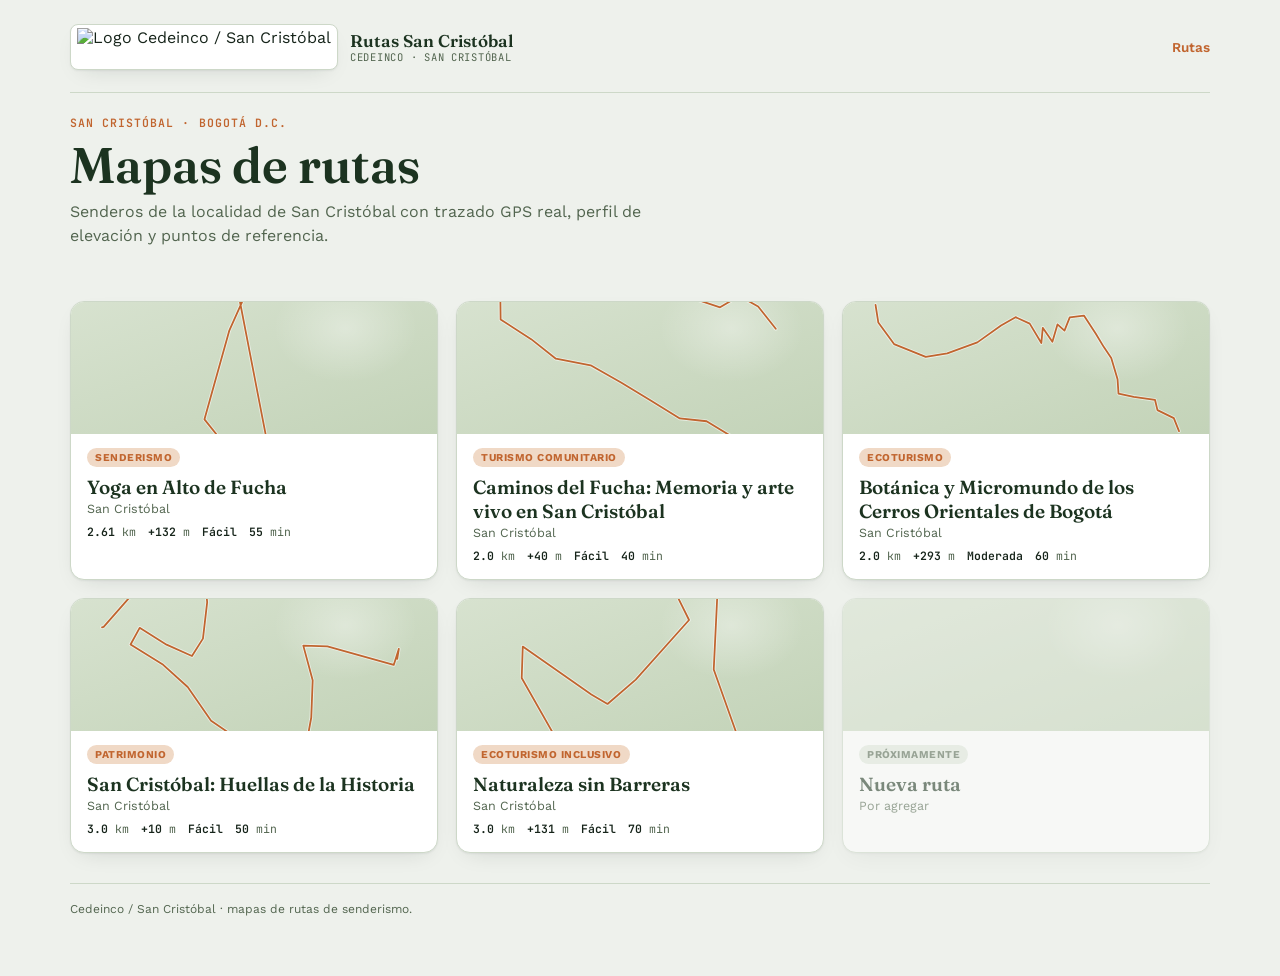
==== index.html @ 85395954 "Add files via upload" ====
<!doctype html>
<html lang="es">
<head>
<meta charset="UTF-8">
<meta name="viewport" content="width=device-width, initial-scale=1.0">
<title>Rutas San Cristóbal</title>
<meta name="description" content="Catálogo de mapas interactivos de senderismo de la zona de San Cristóbal, Bogotá, con trazado GPS, perfil de elevación y puntos de referencia.">
<meta name="color-scheme" content="light dark">
<link rel="stylesheet" href="style.css">
<style>
  .hero {
    display: flex;
    flex-direction: column;
    align-items: flex-start;
    gap: 4px;
    margin-bottom: 30px;
  }

  .route-grid {
    display: grid;
    grid-template-columns: repeat(auto-fill, minmax(280px, 1fr));
    gap: 18px;
  }
  .route-card {
    display: flex;
    flex-direction: column;
    text-decoration: none;
    color: inherit;
    transition: transform .15s ease, box-shadow .15s ease;
  }
  .route-card:hover { transform: translateY(-2px); }
  .route-thumb {
    height: 132px;
    background:
      radial-gradient(120px 90px at 75% 20%, rgba(255,255,255,0.35), transparent 60%),
      linear-gradient(160deg, var(--map-bg-1), var(--map-bg-2));
    position: relative;
    overflow: hidden;
  }
  .route-thumb svg { position: absolute; inset: 0; width: 100%; height: 100%; }
  .route-thumb-trail { fill: none; stroke: var(--accent); stroke-width: 3; stroke-linecap: round; stroke-linejoin: round; }
  .route-thumb-trail-halo { fill: none; stroke: var(--surface); stroke-width: 6; stroke-linecap: round; stroke-linejoin: round; opacity: .55; }
  .route-body { padding: 14px 16px 16px; display: flex; flex-direction: column; gap: 8px; flex: 1; }
  .route-name {
    font-family: 'Fraunces', Georgia, serif;
    font-size: 19px;
    font-weight: 600;
    color: var(--green-deep, var(--green));
  }
  .route-loc { font-size: 12.5px; color: var(--text-muted); margin-top: -6px; }
  .route-stats {
    display: flex;
    gap: 12px;
    font-family: 'JetBrains Mono', ui-monospace, monospace;
    font-size: 11.5px;
    color: var(--text-muted);
    flex-wrap: wrap;
  }
  .route-stats b { color: var(--text); font-weight: 600; }
  .route-tag {
    align-self: flex-start;
    font-size: 10.5px;
    font-weight: 700;
    text-transform: uppercase;
    letter-spacing: .05em;
    padding: 3px 8px;
    border-radius: 999px;
    background: var(--accent-soft);
    color: var(--accent);
  }

  .route-card.upcoming { opacity: 0.55; cursor: default; }
  .route-card.upcoming:hover { transform: none; }
  .route-card.upcoming .route-tag { background: var(--surface-2); color: var(--text-muted); }
</style>
</head>
<body>
<div class="wrap">

  <nav class="site-nav">
    <a class="brand" href="index.html">
      <span class="brand-logo"><img src="https://lh3.googleusercontent.com/d/1VA4L5wp73LKiC0n33gJWcnbvEx8y7KRg" alt="Logo Cedeinco / San Cristóbal" loading="lazy"></span>
      <span class="brand-text">
        <span class="brand-title">Rutas San Cristóbal</span>
        <span class="brand-sub">Cedeinco · San Cristóbal</span>
      </span>
    </a>
    <div class="site-nav-links">
      <a href="index.html" aria-current="page">Rutas</a>
    </div>
  </nav>

  <div class="hero">
    <div class="eyebrow">San Cristóbal · Bogotá D.C.</div>
    <h1>Mapas de rutas</h1>
    <p class="subtitle">Senderos de la localidad de San Cristóbal con trazado GPS real, perfil de elevación y puntos de referencia.</p>
  </div>

  <div class="route-grid">

    <a class="route-card card" href="alto-de-fucha.html">
      <div class="route-thumb">
        <svg viewBox="0 0 620 971" preserveAspectRatio="xMidYMid slice" aria-hidden="true">
          <path class="route-thumb-trail-halo" d="M 50.0,57.1 L 103.4,51.6 L 179.0,67.4 L 236.0,96.2 L 274.9,121.8 L 273.0,149.9 L 226.4,252.0 L 204.8,303.8 L 264.3,348.8 L 289.7,373.9 L 268.3,421.6 L 226.1,572.5 L 258.4,612.9 L 343.0,669.8 L 434.8,741.1 L 505.3,770.8 L 570.0,893.3 L 467.8,900.4 L 451.0,912.2 L 374.6,804.5 L 343.7,670.2 L 269.3,286.0 L 259.6,114.8 Z" />
          <path class="route-thumb-trail" d="M 50.0,57.1 L 103.4,51.6 L 179.0,67.4 L 236.0,96.2 L 274.9,121.8 L 273.0,149.9 L 226.4,252.0 L 204.8,303.8 L 264.3,348.8 L 289.7,373.9 L 268.3,421.6 L 226.1,572.5 L 258.4,612.9 L 343.0,669.8 L 434.8,741.1 L 505.3,770.8 L 570.0,893.3 L 467.8,900.4 L 451.0,912.2 L 374.6,804.5 L 343.7,670.2 L 269.3,286.0 L 259.6,114.8 Z" />
        </svg>
      </div>
      <div class="route-body">
        <span class="route-tag">Senderismo</span>
        <span class="route-name">Yoga en Alto de Fucha</span>
        <span class="route-loc">San Cristóbal</span>
        <span class="route-stats">
          <span><b>2.61</b> km</span>
          <span><b>+132</b> m</span>
          <span><b>Fácil</b></span>
          <span><b>55</b> min</span>
        </span>
      </div>
    </a>

    <a class="route-card card" href="caminos-del-fucha.html">
      <div class="route-thumb">
        <svg viewBox="0 0 620 618" preserveAspectRatio="xMidYMid slice" aria-hidden="true">
          <path class="route-thumb-trail-halo" d="M 555.1,568.4 L 549.1,519.7 L 518.9,473.1 L 473.4,429.9 L 422.8,399.2 L 377.5,394.5 L 326.1,362.9 L 277.9,333.7 L 226.4,304.5 L 167.5,293.3 L 125.6,260.1 L 73.9,226.9 L 73.4,186.3 L 113.1,141.0 L 143.5,118.4 L 190.8,96.9 L 237.7,99.7 L 251.1,67.1 L 265.2,78.6 L 306.2,116.6 L 346.6,152.2 L 396.3,190.0 L 445.6,206.2 L 478.1,186.9 L 510.1,204.8 L 540.0,242.6" />
          <path class="route-thumb-trail" d="M 555.1,568.4 L 549.1,519.7 L 518.9,473.1 L 473.4,429.9 L 422.8,399.2 L 377.5,394.5 L 326.1,362.9 L 277.9,333.7 L 226.4,304.5 L 167.5,293.3 L 125.6,260.1 L 73.9,226.9 L 73.4,186.3 L 113.1,141.0 L 143.5,118.4 L 190.8,96.9 L 237.7,99.7 L 251.1,67.1 L 265.2,78.6 L 306.2,116.6 L 346.6,152.2 L 396.3,190.0 L 445.6,206.2 L 478.1,186.9 L 510.1,204.8 L 540.0,242.6" />
        </svg>
      </div>
      <div class="route-body">
        <span class="route-tag">Turismo comunitario</span>
        <span class="route-name">Caminos del Fucha: Memoria y arte vivo en San Cristóbal</span>
        <span class="route-loc">San Cristóbal</span>
        <span class="route-stats">
          <span><b>2.0</b> km</span>
          <span><b>+40</b> m</span>
          <span><b>Fácil</b></span>
          <span><b>40</b> min</span>
        </span>
      </div>
    </a>

    <a class="route-card card" href="botanica-y-micromundo.html">
      <div class="route-thumb">
        <svg viewBox="0 0 620 315" preserveAspectRatio="xMidYMid slice" aria-hidden="true">
          <path class="route-thumb-trail-halo" d="M 55.1,50.6 L 59.8,80.4 L 86.5,117.0 L 140.1,138.7 L 176.6,132.8 L 227.6,114.1 L 267.7,85.4 L 292.3,71.4 L 316.3,82.3 L 336.0,115.2 L 338.4,89.4 L 354.7,113.1 L 363.3,83.7 L 375.2,94.1 L 384.1,71.7 L 408.1,68.7 L 428.0,99.1 L 441.9,122.1 L 454.4,140.5 L 465.1,176.6 L 466.7,201.0 L 492.5,206.3 L 528.6,211.7 L 532.7,228.9 L 560.4,242.4 L 569.2,264.5" />
          <path class="route-thumb-trail" d="M 55.1,50.6 L 59.8,80.4 L 86.5,117.0 L 140.1,138.7 L 176.6,132.8 L 227.6,114.1 L 267.7,85.4 L 292.3,71.4 L 316.3,82.3 L 336.0,115.2 L 338.4,89.4 L 354.7,113.1 L 363.3,83.7 L 375.2,94.1 L 384.1,71.7 L 408.1,68.7 L 428.0,99.1 L 441.9,122.1 L 454.4,140.5 L 465.1,176.6 L 466.7,201.0 L 492.5,206.3 L 528.6,211.7 L 532.7,228.9 L 560.4,242.4 L 569.2,264.5" />
        </svg>
      </div>
      <div class="route-body">
        <span class="route-tag">Ecoturismo</span>
        <span class="route-name">Botánica y Micromundo de los Cerros Orientales de Bogotá</span>
        <span class="route-loc">San Cristóbal</span>
        <span class="route-stats">
          <span><b>2.0</b> km</span>
          <span><b>+293</b> m</span>
          <span><b>Moderada</b></span>
          <span><b>60</b> min</span>
        </span>
      </div>
    </a>

    <a class="route-card card" href="san-cristobal-huellas.html">
      <div class="route-thumb">
        <svg viewBox="0 0 620 416" preserveAspectRatio="xMidYMid slice" aria-hidden="true">
          <path class="route-thumb-trail-halo" d="M 552.6,197.7 L 555.3,180.8 L 546.7,207.9 L 485.8,190.7 L 434.4,176.5 L 393.5,175.2 L 409.4,234.0 L 407.0,296.9 L 396.8,352.5 L 340.2,348.7 L 296.1,342.5 L 237.3,302.4 L 197.7,245.3 L 156.2,207.7 L 100.9,173.2 L 116.3,145.1 L 161.9,173.5 L 204.9,192.7 L 223.5,163.3 L 230.7,101.6 L 226.4,60.2 L 172.6,57.3 L 137.9,54.7 L 95.5,97.6 L 55.3,143.4 L 52.5,144.1" />
          <path class="route-thumb-trail" d="M 552.6,197.7 L 555.3,180.8 L 546.7,207.9 L 485.8,190.7 L 434.4,176.5 L 393.5,175.2 L 409.4,234.0 L 407.0,296.9 L 396.8,352.5 L 340.2,348.7 L 296.1,342.5 L 237.3,302.4 L 197.7,245.3 L 156.2,207.7 L 100.9,173.2 L 116.3,145.1 L 161.9,173.5 L 204.9,192.7 L 223.5,163.3 L 230.7,101.6 L 226.4,60.2 L 172.6,57.3 L 137.9,54.7 L 95.5,97.6 L 55.3,143.4 L 52.5,144.1" />
        </svg>
      </div>
      <div class="route-body">
        <span class="route-tag">Patrimonio</span>
        <span class="route-name">San Cristóbal: Huellas de la Historia</span>
        <span class="route-loc">San Cristóbal</span>
        <span class="route-stats">
          <span><b>3.0</b> km</span>
          <span><b>+10</b> m</span>
          <span><b>Fácil</b></span>
          <span><b>50</b> min</span>
        </span>
      </div>
    </a>

    <a class="route-card card" href="naturaleza-sin-barreras.html">
      <div class="route-thumb">
        <svg viewBox="0 0 620 1124" preserveAspectRatio="xMidYMid slice" aria-hidden="true">
          <path class="route-thumb-trail-halo" d="M 142.2,64.7 L 213.8,73.7 L 212.9,144.1 L 282.2,206.9 L 327.1,278.4 L 443.3,395.5 L 434.9,569.7 L 494.5,736.8 L 561.9,897.5 L 525.2,989.5 L 422.0,1071.2 L 328.3,946.7 L 267.0,848.9 L 199.1,741.7 L 109.6,584.0 L 111.4,530.7 L 227.6,611.9 L 255.0,628.0 L 302.8,586.7 L 393.1,485.8 L 362.9,424.8 L 335.1,309.3 L 248.7,246.6 L 214.1,166.5 L 137.7,60.6" />
          <path class="route-thumb-trail" d="M 142.2,64.7 L 213.8,73.7 L 212.9,144.1 L 282.2,206.9 L 327.1,278.4 L 443.3,395.5 L 434.9,569.7 L 494.5,736.8 L 561.9,897.5 L 525.2,989.5 L 422.0,1071.2 L 328.3,946.7 L 267.0,848.9 L 199.1,741.7 L 109.6,584.0 L 111.4,530.7 L 227.6,611.9 L 255.0,628.0 L 302.8,586.7 L 393.1,485.8 L 362.9,424.8 L 335.1,309.3 L 248.7,246.6 L 214.1,166.5 L 137.7,60.6" />
        </svg>
      </div>
      <div class="route-body">
        <span class="route-tag">Ecoturismo inclusivo</span>
        <span class="route-name">Naturaleza sin Barreras</span>
        <span class="route-loc">San Cristóbal</span>
        <span class="route-stats">
          <span><b>3.0</b> km</span>
          <span><b>+131</b> m</span>
          <span><b>Fácil</b></span>
          <span><b>70</b> min</span>
        </span>
      </div>
    </a>

    <div class="route-card upcoming card" aria-disabled="true">
      <div class="route-thumb"></div>
      <div class="route-body">
        <span class="route-tag">Próximamente</span>
        <span class="route-name">Nueva ruta</span>
        <span class="route-loc">Por agregar</span>
      </div>
    </div>

  </div>

  <footer class="site-footer">
    <span>Cedeinco / San Cristóbal · mapas de rutas de senderismo.</span>
  </footer>
</div>
</body>
</html>
---- style.css ----
@import url('https://fonts.googleapis.com/css2?family=Fraunces:opsz,wght@9..144,500;9..144,600;9..144,700&family=Work+Sans:wght@400;500;600;700&family=JetBrains+Mono:wght@400;500;600;700&display=swap');

:root {
  --bg: #eef1ec;
  --surface: #ffffff;
  --surface-2: #e2e9df;
  --text: #16241a;
  --text-muted: #52654f;
  --border: #cdd8c8;
  --accent: #c1652f;
  --accent-soft: #f0d9c6;
  --gold: #b8842c;
  --green: #2f5233;
  --green-deep: #1c3320;
  --map-bg-1: #d7e2cf;
  --map-bg-2: #c3d3b8;
  --map-contour: rgba(47,82,51,0.16);
  --shadow: 0 1px 2px rgba(22,36,26,0.06), 0 8px 24px -12px rgba(22,36,26,0.18);
  --radius: 14px;
}
@media (prefers-color-scheme: dark) {
  :root:not([data-theme="light"]) {
    --bg: #101a12;
    --surface: #172218;
    --surface-2: #1e2b1e;
    --text: #e9efe4;
    --text-muted: #a3b69f;
    --border: #2b3c2a;
    --accent: #e58a54;
    --accent-soft: #3a2c22;
    --gold: #d9a441;
    --green: #8ab98c;
    --green-deep: #cfe3cd;
    --map-bg-1: #1a2a1b;
    --map-bg-2: #223322;
    --map-contour: rgba(210,230,205,0.09);
    --shadow: 0 1px 2px rgba(0,0,0,0.3), 0 8px 24px -12px rgba(0,0,0,0.5);
  }
}
:root[data-theme="dark"] {
  --bg: #101a12;
  --surface: #172218;
  --surface-2: #1e2b1e;
  --text: #e9efe4;
  --text-muted: #a3b69f;
  --border: #2b3c2a;
  --accent: #e58a54;
  --accent-soft: #3a2c22;
  --gold: #d9a441;
  --green: #8ab98c;
  --green-deep: #cfe3cd;
  --map-bg-1: #1a2a1b;
  --map-bg-2: #223322;
  --map-contour: rgba(210,230,205,0.09);
  --shadow: 0 1px 2px rgba(0,0,0,0.3), 0 8px 24px -12px rgba(0,0,0,0.5);
}

* { box-sizing: border-box; }
html { color-scheme: light dark; }
body {
  margin: 0;
  background: var(--bg);
  color: var(--text);
  font-family: 'Work Sans', -apple-system, BlinkMacSystemFont, sans-serif;
}
img { max-width: 100%; }

.wrap {
  max-width: 1180px;
  margin: 0 auto;
  padding: 24px 20px 60px;
}

/* ---------- Top nav / brand ---------- */
.site-nav {
  display: flex;
  align-items: center;
  justify-content: space-between;
  gap: 16px;
  padding-bottom: 22px;
  margin-bottom: 22px;
  border-bottom: 1px solid var(--border);
  flex-wrap: wrap;
}
.brand {
  display: flex;
  align-items: center;
  gap: 12px;
  text-decoration: none;
  color: inherit;
}
.brand-logo {
  height: 46px;
  width: auto;
  border-radius: 8px;
  background: #ffffff;
  border: 1px solid var(--border);
  display: flex;
  align-items: center;
  justify-content: center;
  overflow: hidden;
  flex: none;
  box-shadow: var(--shadow);
}
.brand-logo img { height: 100%; width: auto; object-fit: contain; padding: 3px 6px; display: block; }
.brand-text { display: flex; flex-direction: column; line-height: 1.15; }
.brand-title {
  font-family: 'Fraunces', Georgia, serif;
  font-weight: 600;
  font-size: 17px;
  color: var(--green-deep, var(--green));
}
.brand-sub {
  font-family: 'JetBrains Mono', ui-monospace, monospace;
  font-size: 10.5px;
  letter-spacing: 0.07em;
  text-transform: uppercase;
  color: var(--text-muted);
}
.site-nav-links { display: flex; gap: 18px; font-size: 13.5px; font-weight: 600; }
.site-nav-links a { color: var(--text-muted); text-decoration: none; }
.site-nav-links a:hover, .site-nav-links a[aria-current="page"] { color: var(--accent); }

/* ---------- Typography ---------- */
.eyebrow {
  font-family: 'JetBrains Mono', ui-monospace, monospace;
  font-size: 11.5px;
  letter-spacing: 0.09em;
  text-transform: uppercase;
  color: var(--accent);
  font-weight: 600;
}
h1 {
  font-family: 'Fraunces', Georgia, serif;
  font-size: clamp(32px, 5.6vw, 50px);
  font-weight: 600;
  font-optical-sizing: auto;
  line-height: 1.03;
  margin: 6px 0 4px;
  color: var(--green-deep, var(--green));
  text-wrap: balance;
}
.subtitle {
  font-size: 16px;
  color: var(--text-muted);
  max-width: 58ch;
  margin: 0 0 22px;
  line-height: 1.55;
}

/* ---------- Buttons ---------- */
.maps-actions {
  display: flex;
  gap: 10px;
  flex-wrap: wrap;
  margin: 0 0 24px;
}
.btn {
  display: inline-flex;
  align-items: center;
  gap: 7px;
  font-family: 'Work Sans', sans-serif;
  font-size: 13.5px;
  font-weight: 600;
  text-decoration: none;
  padding: 9px 16px;
  border-radius: 999px;
  border: 1px solid transparent;
  transition: filter .12s ease, background .12s ease;
}
.btn:hover { filter: brightness(0.94); }
.btn-primary { background: var(--accent); color: #fff; }
.btn-secondary { background: var(--surface); color: var(--text); border-color: var(--border); }

/* ---------- Cards ---------- */
.card {
  background: var(--surface);
  border: 1px solid var(--border);
  border-radius: var(--radius);
  box-shadow: var(--shadow);
  overflow: hidden;
}
.card-head {
  padding: 16px 18px 12px;
  border-bottom: 1px solid var(--border);
  display: flex;
  align-items: baseline;
  justify-content: space-between;
  gap: 10px;
}
.card-title {
  font-family: 'Fraunces', Georgia, serif;
  font-size: 18px;
  font-weight: 600;
  color: var(--green-deep, var(--green));
}
.card-hint { font-size: 12px; color: var(--text-muted); }

/* ---------- Footer ---------- */
footer.site-footer {
  margin-top: 30px;
  padding-top: 18px;
  border-top: 1px solid var(--border);
  font-size: 12px;
  color: var(--text-muted);
  display: flex;
  justify-content: space-between;
  flex-wrap: wrap;
  gap: 10px;
}
footer.site-footer a { color: var(--accent); text-decoration: none; }
footer.site-footer a:hover { text-decoration: underline; }
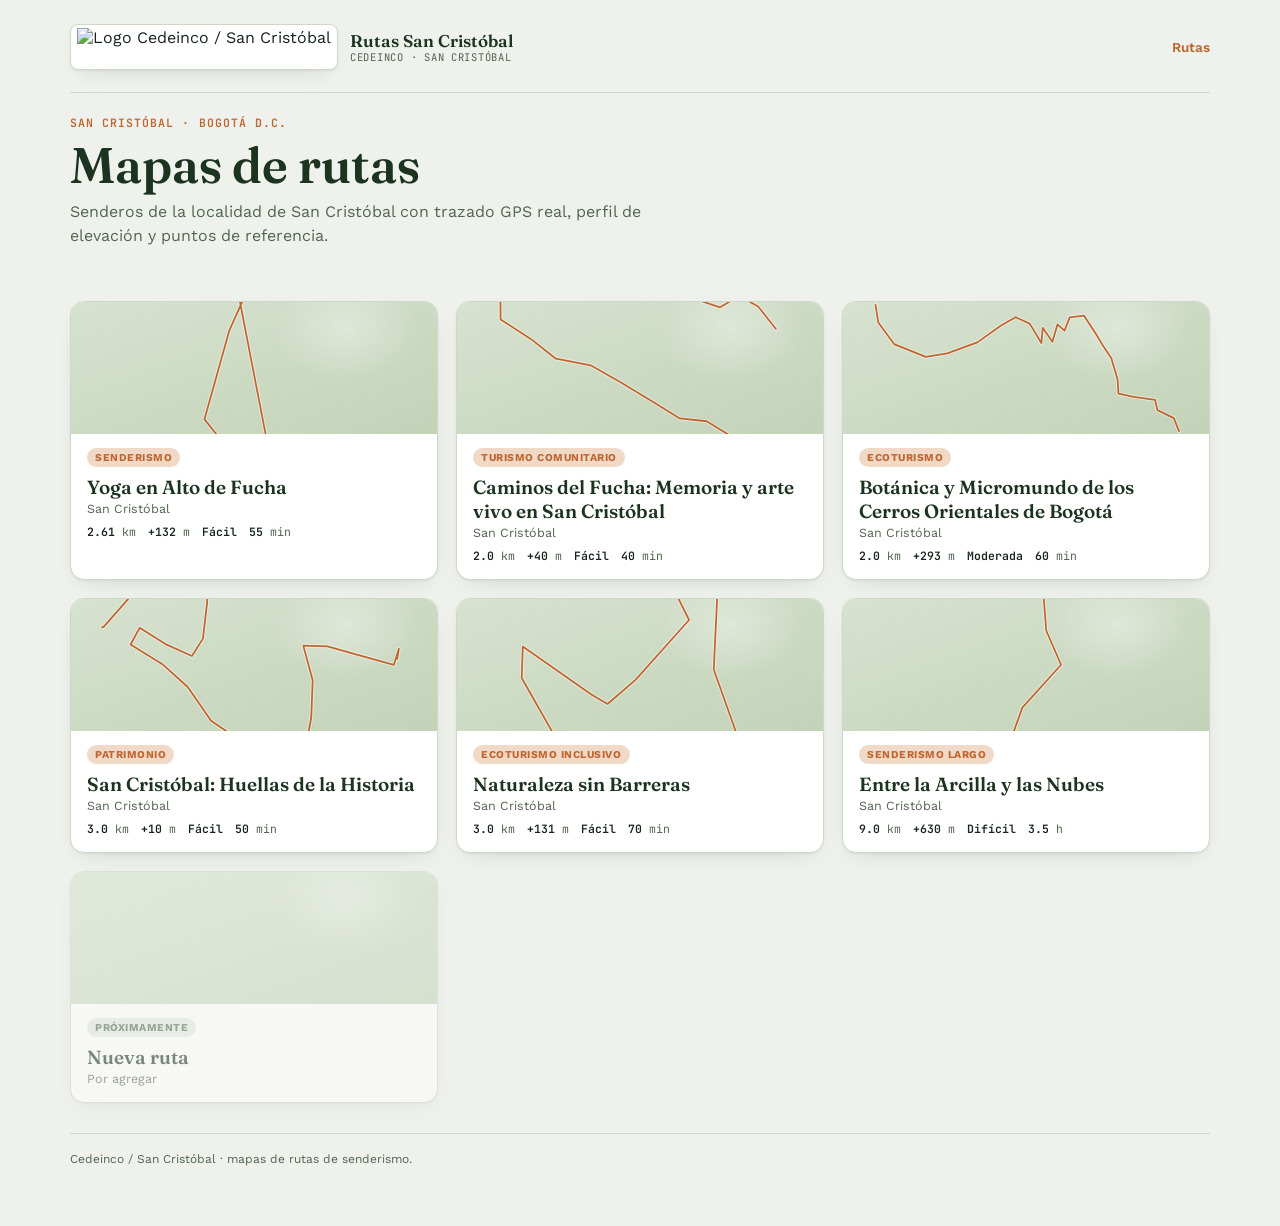
==== commit f406e28b: "Add files via upload" ====
--- a/index.html
+++ b/index.html
@@ -198,6 +198,26 @@
       </div>
     </a>
 
+    <a class="route-card card" href="entre-la-arcilla-y-las-nubes.html">
+      <div class="route-thumb">
+        <svg viewBox="0 0 620 2775" preserveAspectRatio="xMidYMid slice" aria-hidden="true">
+          <path class="route-thumb-trail-halo" d="M 275.5,163.5 L 323.4,57.5 L 88.6,450.0 L 492.8,718.7 L 524.9,1044.2 L 336.5,1231.0 L 344.4,1329.5 L 369.4,1387.1 L 303.8,1459.7 L 271.4,1550.0 L 264.4,1604.5 L 301.0,1684.4 L 330.5,1738.3 L 262.8,1761.4 L 243.9,1763.2 L 288.7,1838.2 L 314.2,1927.8 L 316.3,2021.7 L 297.9,2104.7 L 293.3,2195.5 L 317.0,2268.5 L 365.7,2282.9 L 398.4,2339.6 L 395.3,2433.1 L 386.7,2523.7 L 377.4,2606.8 L 338.5,2611.5 L 360.9,2693.3 L 395.8,2702.6 L 411.3,2718.0 L 457.9,2696.8 L 462.1,2699.5" />
+          <path class="route-thumb-trail" d="M 275.5,163.5 L 323.4,57.5 L 88.6,450.0 L 492.8,718.7 L 524.9,1044.2 L 336.5,1231.0 L 344.4,1329.5 L 369.4,1387.1 L 303.8,1459.7 L 271.4,1550.0 L 264.4,1604.5 L 301.0,1684.4 L 330.5,1738.3 L 262.8,1761.4 L 243.9,1763.2 L 288.7,1838.2 L 314.2,1927.8 L 316.3,2021.7 L 297.9,2104.7 L 293.3,2195.5 L 317.0,2268.5 L 365.7,2282.9 L 398.4,2339.6 L 395.3,2433.1 L 386.7,2523.7 L 377.4,2606.8 L 338.5,2611.5 L 360.9,2693.3 L 395.8,2702.6 L 411.3,2718.0 L 457.9,2696.8 L 462.1,2699.5" />
+        </svg>
+      </div>
+      <div class="route-body">
+        <span class="route-tag">Senderismo largo</span>
+        <span class="route-name">Entre la Arcilla y las Nubes</span>
+        <span class="route-loc">San Cristóbal</span>
+        <span class="route-stats">
+          <span><b>9.0</b> km</span>
+          <span><b>+630</b> m</span>
+          <span><b>Difícil</b></span>
+          <span><b>3.5</b> h</span>
+        </span>
+      </div>
+    </a>
+
     <div class="route-card upcoming card" aria-disabled="true">
       <div class="route-thumb"></div>
       <div class="route-body">
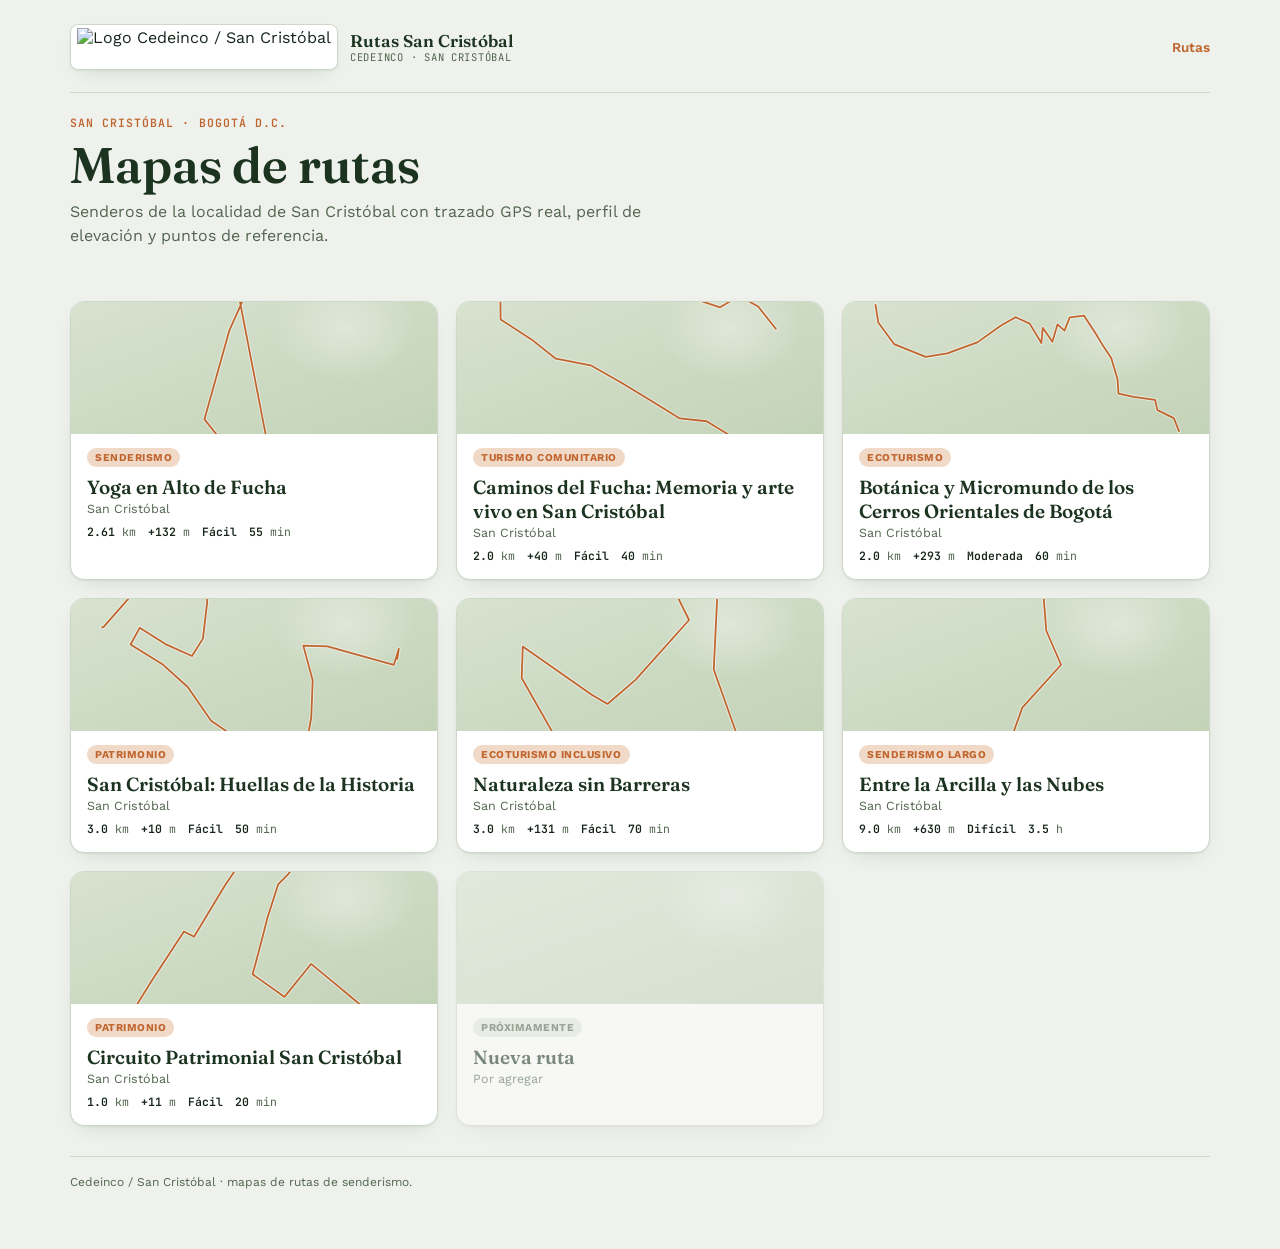
==== commit f44542db: "Add files via upload" ====
--- a/index.html
+++ b/index.html
@@ -218,6 +218,26 @@
       </div>
     </a>
 
+    <a class="route-card card" href="circuito-patrimonial-san-cristobal.html">
+      <div class="route-thumb">
+        <svg viewBox="0 0 620 624" preserveAspectRatio="xMidYMid slice" aria-hidden="true">
+          <path class="route-thumb-trail-halo" d="M 96.3,574.4 L 50.0,515.1 L 86.5,465.2 L 138.4,381.9 L 191.3,300.9 L 208.4,309.9 L 260.4,223.6 L 299.0,166.3 L 335.8,113.9 L 378.3,52.5 L 385.3,50.0 L 394.3,57.5 L 406.5,63.6 L 421.8,75.4 L 447.9,84.0 L 480.8,94.7 L 519.3,93.5 L 559.8,85.7 L 570.0,107.5 L 534.9,112.4 L 501.3,118.8 L 470.6,124.6 L 434.8,133.2 L 416.0,149.2 L 400.9,165.1 L 382.9,184.9 L 366.8,205.2 L 350.9,221.3 L 332.6,278.3 L 325.6,306.2 L 312.4,356.2 L 307.6,373.4 L 356.0,407.7 L 361.6,411.8 L 400.1,364.0 L 406.7,355.9 L 445.2,387.5 L 473.9,411.5 L 498.5,432.1 L 504.6,439.4 L 491.9,452.6 L 472.2,480.0 L 458.8,494.3 L 447.6,508.2 L 436.6,525.8 L 417.4,543.5 L 403.5,540.6 L 380.1,520.5 L 348.5,491.8" />
+          <path class="route-thumb-trail" d="M 96.3,574.4 L 50.0,515.1 L 86.5,465.2 L 138.4,381.9 L 191.3,300.9 L 208.4,309.9 L 260.4,223.6 L 299.0,166.3 L 335.8,113.9 L 378.3,52.5 L 385.3,50.0 L 394.3,57.5 L 406.5,63.6 L 421.8,75.4 L 447.9,84.0 L 480.8,94.7 L 519.3,93.5 L 559.8,85.7 L 570.0,107.5 L 534.9,112.4 L 501.3,118.8 L 470.6,124.6 L 434.8,133.2 L 416.0,149.2 L 400.9,165.1 L 382.9,184.9 L 366.8,205.2 L 350.9,221.3 L 332.6,278.3 L 325.6,306.2 L 312.4,356.2 L 307.6,373.4 L 356.0,407.7 L 361.6,411.8 L 400.1,364.0 L 406.7,355.9 L 445.2,387.5 L 473.9,411.5 L 498.5,432.1 L 504.6,439.4 L 491.9,452.6 L 472.2,480.0 L 458.8,494.3 L 447.6,508.2 L 436.6,525.8 L 417.4,543.5 L 403.5,540.6 L 380.1,520.5 L 348.5,491.8" />
+        </svg>
+      </div>
+      <div class="route-body">
+        <span class="route-tag">Patrimonio</span>
+        <span class="route-name">Circuito Patrimonial San Cristóbal</span>
+        <span class="route-loc">San Cristóbal</span>
+        <span class="route-stats">
+          <span><b>1.0</b> km</span>
+          <span><b>+11</b> m</span>
+          <span><b>Fácil</b></span>
+          <span><b>20</b> min</span>
+        </span>
+      </div>
+    </a>
+
     <div class="route-card upcoming card" aria-disabled="true">
       <div class="route-thumb"></div>
       <div class="route-body">
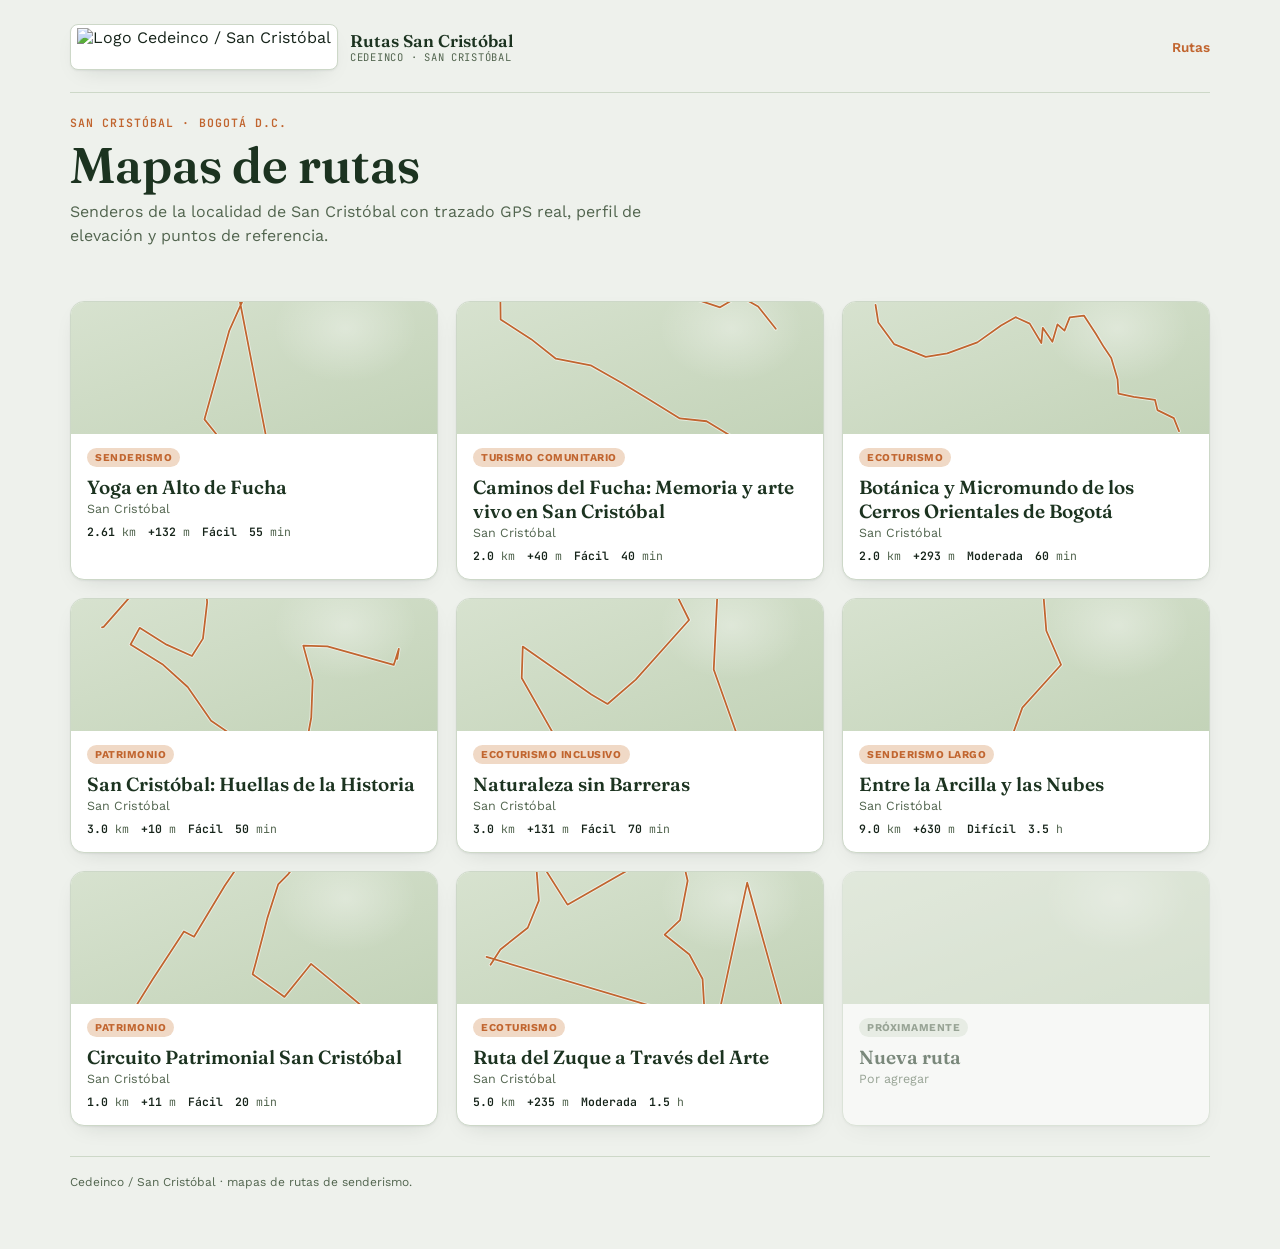
==== commit 50dcf120: "Add files via upload" ====
--- a/index.html
+++ b/index.html
@@ -238,6 +238,26 @@
       </div>
     </a>
 
+    <a class="route-card card" href="ruta-del-zuque-a-traves-del-arte.html">
+      <div class="route-thumb">
+        <svg viewBox="0 0 620 494" preserveAspectRatio="xMidYMid slice" aria-hidden="true">
+          <path class="route-thumb-trail-halo" d="M 56.8,292.3 L 73.5,266.4 L 119.9,229.7 L 138.7,183.6 L 134.4,126.5 L 144.7,123.2 L 187.2,190.5 L 315.5,117.3 L 371.6,67.5 L 390.7,150.0 L 377.8,216.6 L 351.8,241.4 L 393.7,274.9 L 416.0,316.5 L 420.4,391.2 L 439.3,396.4 L 491.6,153.3 L 570.0,434.2 L 50.0,279.0" />
+          <path class="route-thumb-trail" d="M 56.8,292.3 L 73.5,266.4 L 119.9,229.7 L 138.7,183.6 L 134.4,126.5 L 144.7,123.2 L 187.2,190.5 L 315.5,117.3 L 371.6,67.5 L 390.7,150.0 L 377.8,216.6 L 351.8,241.4 L 393.7,274.9 L 416.0,316.5 L 420.4,391.2 L 439.3,396.4 L 491.6,153.3 L 570.0,434.2 L 50.0,279.0" />
+        </svg>
+      </div>
+      <div class="route-body">
+        <span class="route-tag">Ecoturismo</span>
+        <span class="route-name">Ruta del Zuque a Través del Arte</span>
+        <span class="route-loc">San Cristóbal</span>
+        <span class="route-stats">
+          <span><b>5.0</b> km</span>
+          <span><b>+235</b> m</span>
+          <span><b>Moderada</b></span>
+          <span><b>1.5</b> h</span>
+        </span>
+      </div>
+    </a>
+
     <div class="route-card upcoming card" aria-disabled="true">
       <div class="route-thumb"></div>
       <div class="route-body">
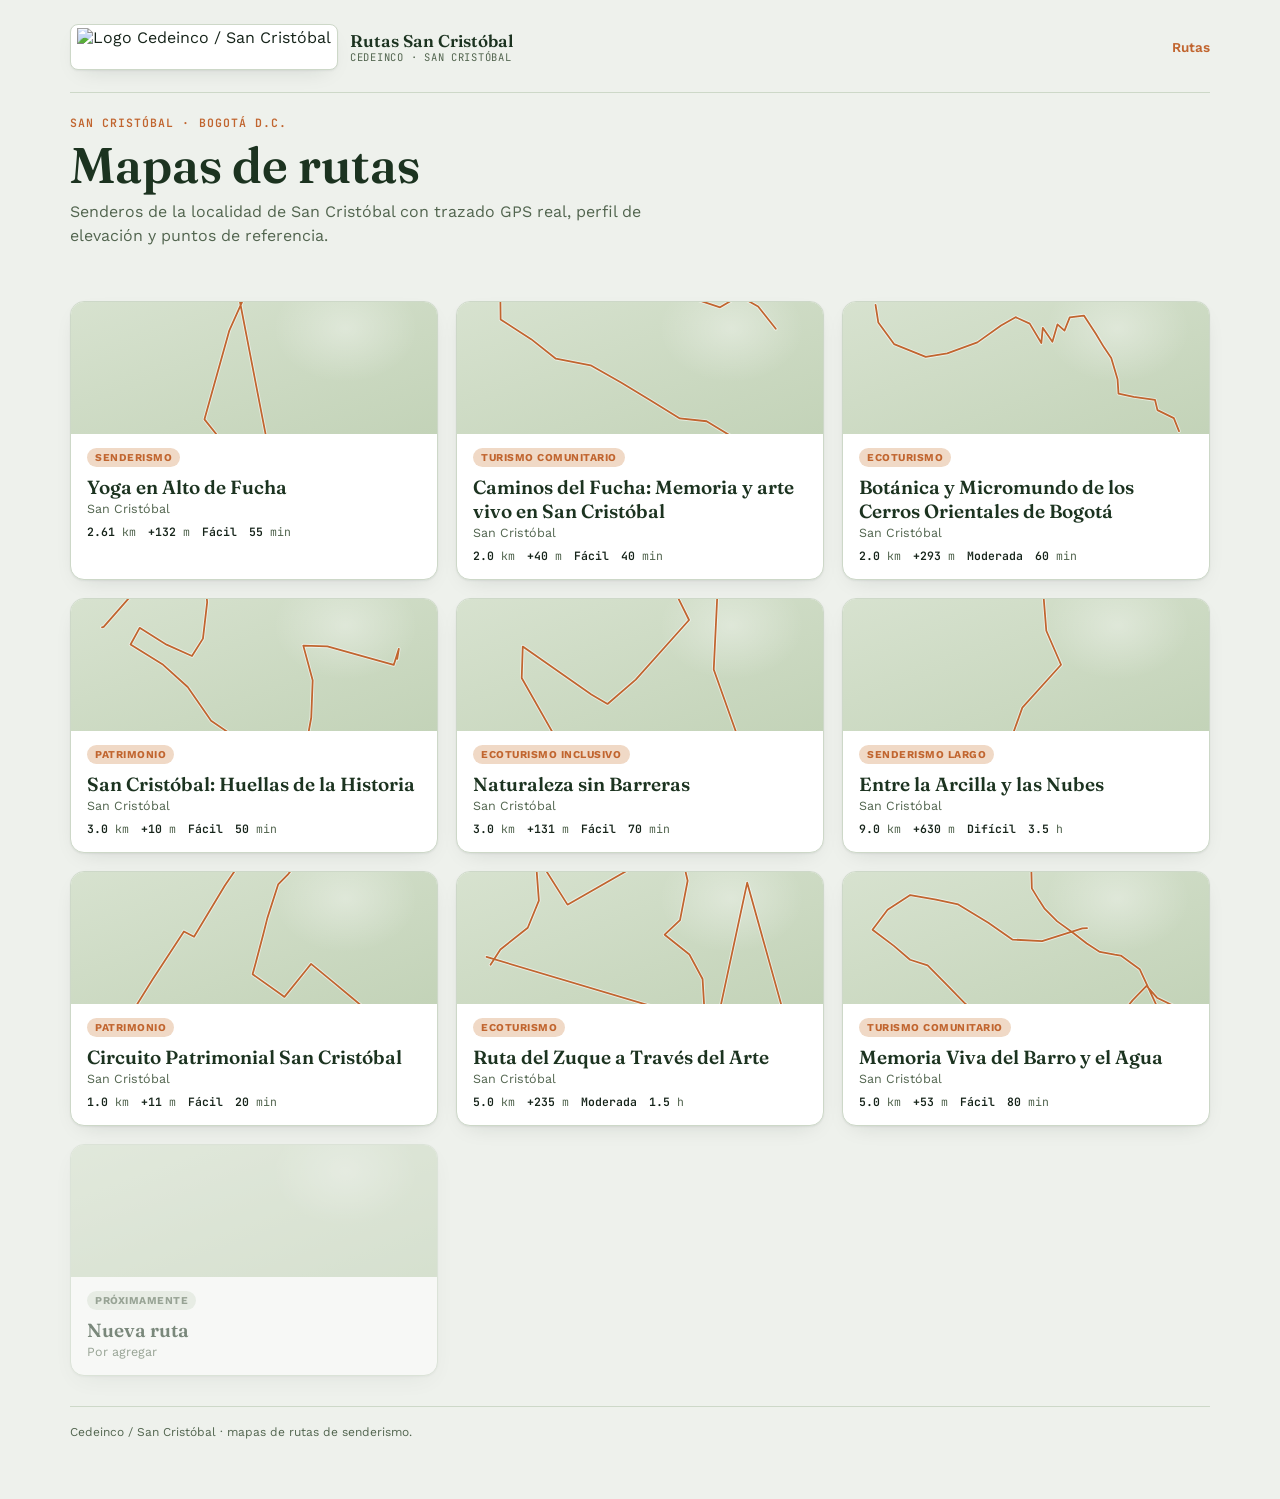
==== commit d969428f: "Add files via upload" ====
--- a/index.html
+++ b/index.html
@@ -258,6 +258,26 @@
       </div>
     </a>
 
+    <a class="route-card card" href="memoria-viva-del-barro-y-el-agua.html">
+      <div class="route-thumb">
+        <svg viewBox="0 0 620 455" preserveAspectRatio="xMidYMid slice" aria-hidden="true">
+          <path class="route-thumb-trail-halo" d="M 284.8,51.4 L 292.8,66.9 L 312.1,92.7 L 312.9,110.8 L 319.1,113.0 L 319.9,143.5 L 332.0,163.3 L 341.8,178.2 L 362.9,199.3 L 387.9,217.3 L 413.0,236.7 L 435.2,251.1 L 460.4,255.7 L 470.6,257.3 L 502.6,280.4 L 555.4,394.2 L 559.3,376.6 L 558.3,341.6 L 531.9,328.6 L 514.2,308.6 L 490.8,332.7 L 475.4,351.8 L 451.2,357.7 L 343.0,395.5 L 299.5,401.5 L 266.5,376.1 L 237.0,364.2 L 205.2,337.0 L 176.8,307.7 L 143.4,274.0 L 113.6,264.3 L 86.2,240.9 L 50.0,213.4 L 75.5,179.5 L 113.9,154.8 L 157.6,162.4 L 195.2,170.6 L 246.2,201.6 L 286.8,230.1 L 337.2,232.9 L 405.4,211.2 L 413.4,210.7" />
+          <path class="route-thumb-trail" d="M 284.8,51.4 L 292.8,66.9 L 312.1,92.7 L 312.9,110.8 L 319.1,113.0 L 319.9,143.5 L 332.0,163.3 L 341.8,178.2 L 362.9,199.3 L 387.9,217.3 L 413.0,236.7 L 435.2,251.1 L 460.4,255.7 L 470.6,257.3 L 502.6,280.4 L 555.4,394.2 L 559.3,376.6 L 558.3,341.6 L 531.9,328.6 L 514.2,308.6 L 490.8,332.7 L 475.4,351.8 L 451.2,357.7 L 343.0,395.5 L 299.5,401.5 L 266.5,376.1 L 237.0,364.2 L 205.2,337.0 L 176.8,307.7 L 143.4,274.0 L 113.6,264.3 L 86.2,240.9 L 50.0,213.4 L 75.5,179.5 L 113.9,154.8 L 157.6,162.4 L 195.2,170.6 L 246.2,201.6 L 286.8,230.1 L 337.2,232.9 L 405.4,211.2 L 413.4,210.7" />
+        </svg>
+      </div>
+      <div class="route-body">
+        <span class="route-tag">Turismo comunitario</span>
+        <span class="route-name">Memoria Viva del Barro y el Agua</span>
+        <span class="route-loc">San Cristóbal</span>
+        <span class="route-stats">
+          <span><b>5.0</b> km</span>
+          <span><b>+53</b> m</span>
+          <span><b>Fácil</b></span>
+          <span><b>80</b> min</span>
+        </span>
+      </div>
+    </a>
+
     <div class="route-card upcoming card" aria-disabled="true">
       <div class="route-thumb"></div>
       <div class="route-body">
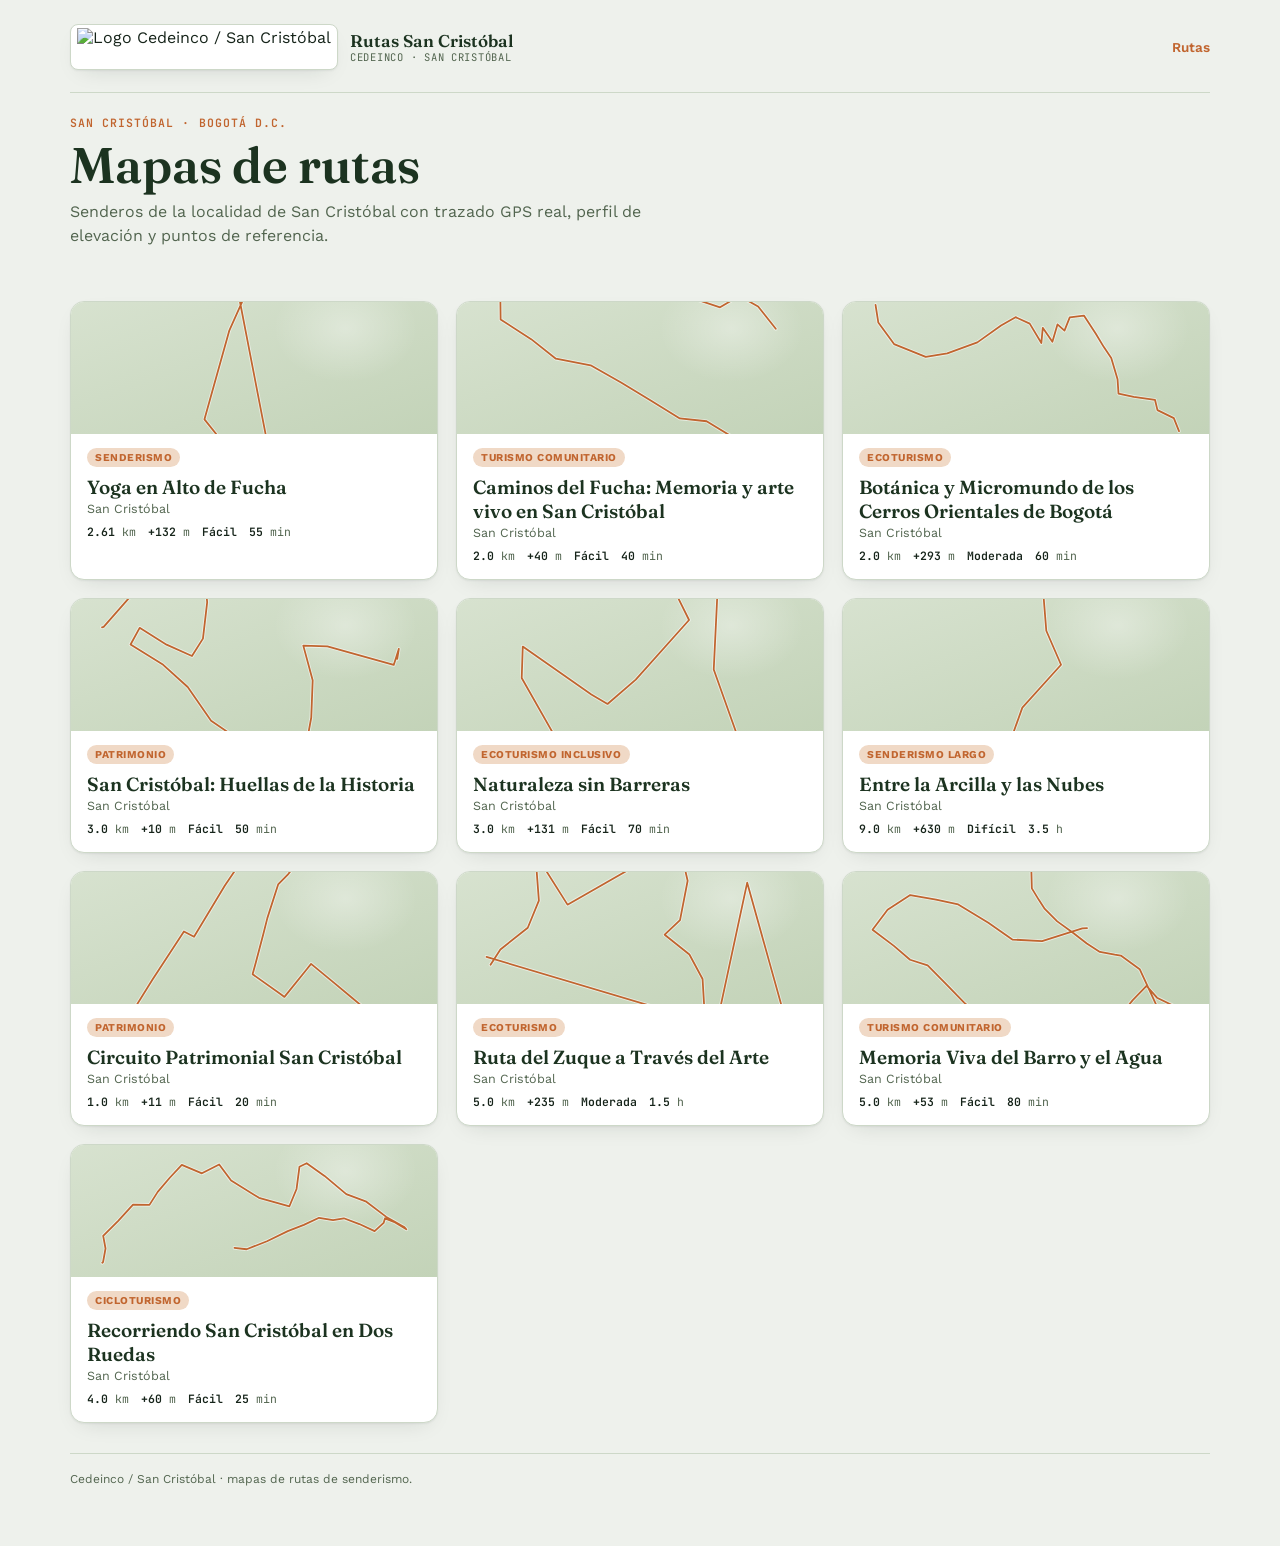
==== commit 7f814af1: "Add files via upload" ====
--- a/index.html
+++ b/index.html
@@ -278,14 +278,25 @@
       </div>
     </a>
 
-    <div class="route-card upcoming card" aria-disabled="true">
-      <div class="route-thumb"></div>
-      <div class="route-body">
-        <span class="route-tag">Próximamente</span>
-        <span class="route-name">Nueva ruta</span>
-        <span class="route-loc">Por agregar</span>
-      </div>
-    </div>
+    <a class="route-card card" href="san-cristobal-en-dos-ruedas.html">
+      <div class="route-thumb">
+        <svg viewBox="0 0 620 276" preserveAspectRatio="xMidYMid slice" aria-hidden="true">
+          <path class="route-thumb-trail-halo" d="M 276.9,200.5 L 297.5,202.8 L 332.0,189.2 L 367.2,172.1 L 394.4,161.5 L 420.2,149.5 L 443.9,153.6 L 462.2,150.3 L 488.5,160.1 L 514.3,172.0 L 529.6,158.2 L 531.8,150.5 L 549.1,157.3 L 568.1,169.0 L 564.3,165.0 L 534.1,148.0 L 499.2,121.6 L 466.3,109.3 L 429.5,78.6 L 399.2,57.0 L 387.0,63.1 L 382.1,100.7 L 370.0,130.0 L 318.5,115.7 L 271.2,86.5 L 251.0,59.1 L 221.8,74.2 L 187.7,59.9 L 167.3,81.7 L 146.9,105.6 L 132.9,127.6 L 105.1,127.1 L 80.0,154.7 L 54.5,180.1 L 58.5,201.5 L 54.3,224.5 L 53.0,225.7" />
+          <path class="route-thumb-trail" d="M 276.9,200.5 L 297.5,202.8 L 332.0,189.2 L 367.2,172.1 L 394.4,161.5 L 420.2,149.5 L 443.9,153.6 L 462.2,150.3 L 488.5,160.1 L 514.3,172.0 L 529.6,158.2 L 531.8,150.5 L 549.1,157.3 L 568.1,169.0 L 564.3,165.0 L 534.1,148.0 L 499.2,121.6 L 466.3,109.3 L 429.5,78.6 L 399.2,57.0 L 387.0,63.1 L 382.1,100.7 L 370.0,130.0 L 318.5,115.7 L 271.2,86.5 L 251.0,59.1 L 221.8,74.2 L 187.7,59.9 L 167.3,81.7 L 146.9,105.6 L 132.9,127.6 L 105.1,127.1 L 80.0,154.7 L 54.5,180.1 L 58.5,201.5 L 54.3,224.5 L 53.0,225.7" />
+        </svg>
+      </div>
+      <div class="route-body">
+        <span class="route-tag">Cicloturismo</span>
+        <span class="route-name">Recorriendo San Cristóbal en Dos Ruedas</span>
+        <span class="route-loc">San Cristóbal</span>
+        <span class="route-stats">
+          <span><b>4.0</b> km</span>
+          <span><b>+60</b> m</span>
+          <span><b>Fácil</b></span>
+          <span><b>25</b> min</span>
+        </span>
+      </div>
+    </a>
 
   </div>
 
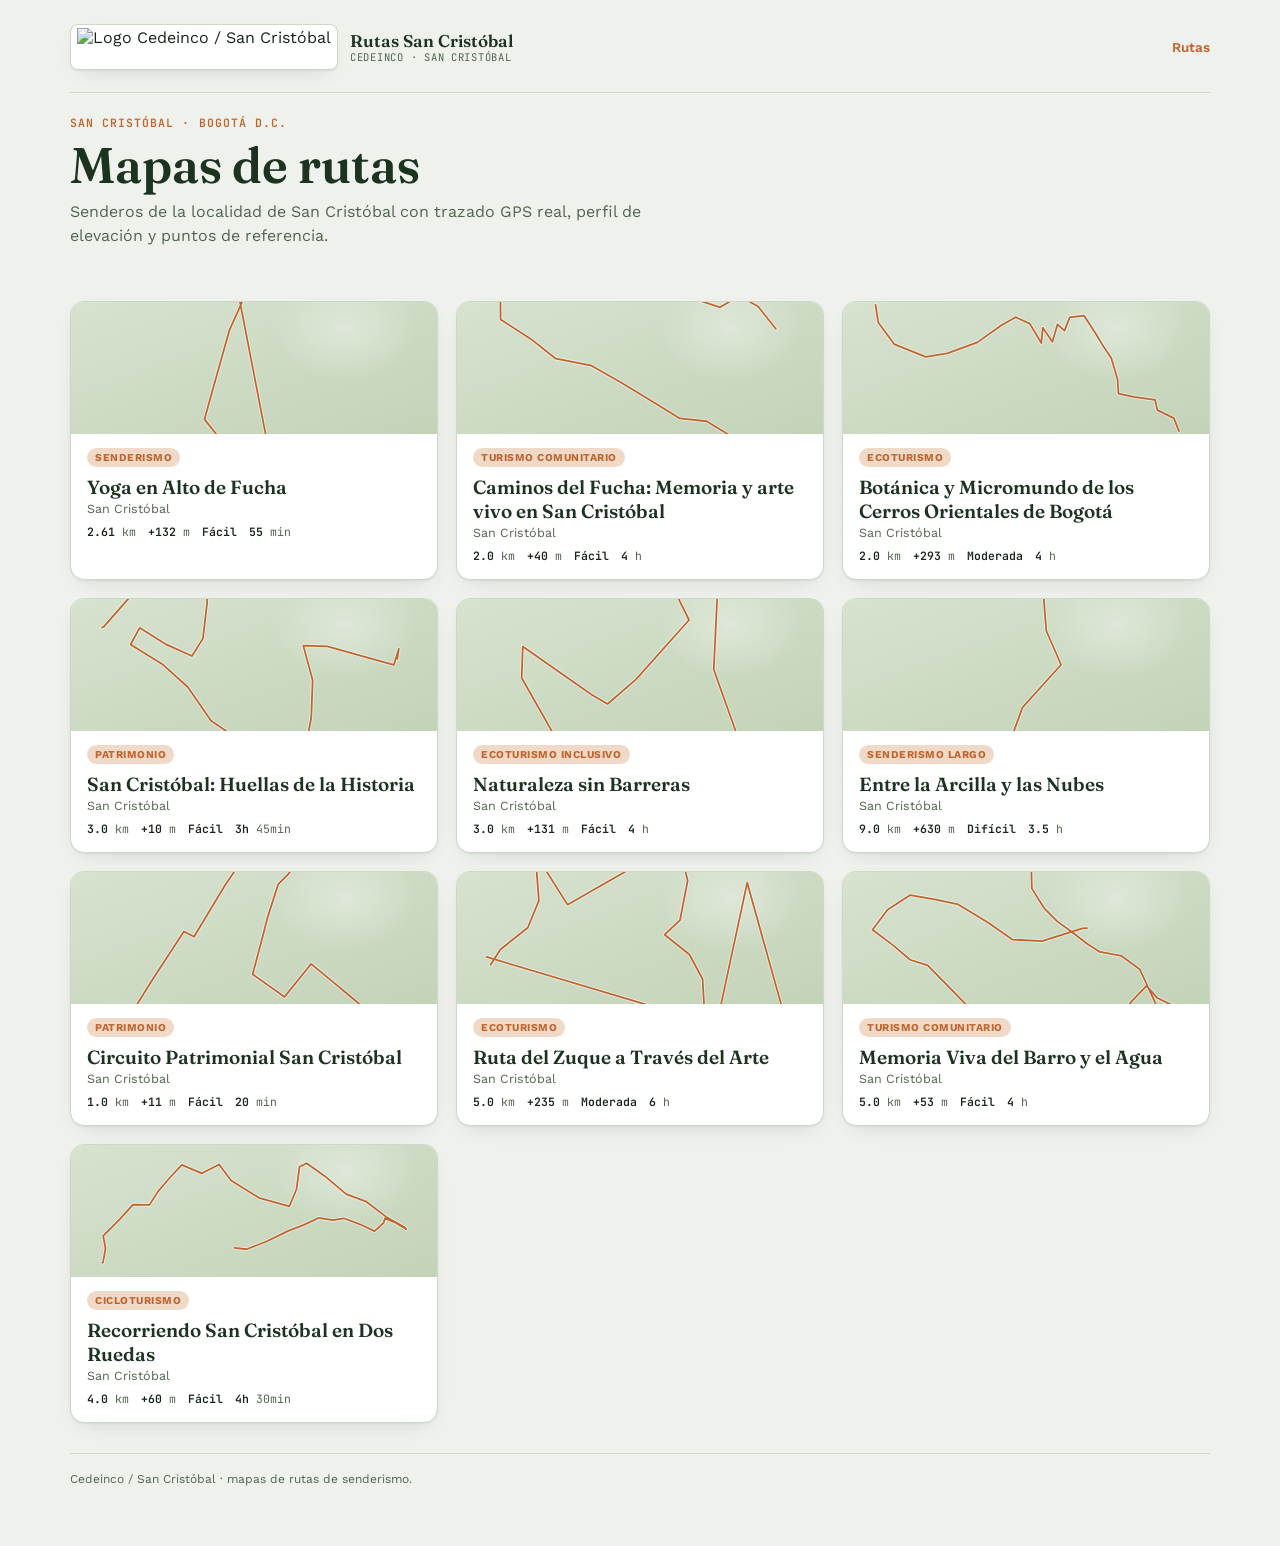
==== commit 22e6342d: "Update index.html" ====
--- a/index.html
+++ b/index.html
@@ -133,7 +133,7 @@
           <span><b>2.0</b> km</span>
           <span><b>+40</b> m</span>
           <span><b>Fácil</b></span>
-          <span><b>40</b> min</span>
+          <span><b>4</b> h</span>
         </span>
       </div>
     </a>
@@ -153,7 +153,7 @@
           <span><b>2.0</b> km</span>
           <span><b>+293</b> m</span>
           <span><b>Moderada</b></span>
-          <span><b>60</b> min</span>
+          <span><b>4</b> h</span>
         </span>
       </div>
     </a>
@@ -173,7 +173,7 @@
           <span><b>3.0</b> km</span>
           <span><b>+10</b> m</span>
           <span><b>Fácil</b></span>
-          <span><b>50</b> min</span>
+          <span><b>3h</b> 45min</span>
         </span>
       </div>
     </a>
@@ -193,7 +193,7 @@
           <span><b>3.0</b> km</span>
           <span><b>+131</b> m</span>
           <span><b>Fácil</b></span>
-          <span><b>70</b> min</span>
+          <span><b>4</b> h</span>
         </span>
       </div>
     </a>
@@ -253,7 +253,7 @@
           <span><b>5.0</b> km</span>
           <span><b>+235</b> m</span>
           <span><b>Moderada</b></span>
-          <span><b>1.5</b> h</span>
+          <span><b>6</b> h</span>
         </span>
       </div>
     </a>
@@ -273,7 +273,7 @@
           <span><b>5.0</b> km</span>
           <span><b>+53</b> m</span>
           <span><b>Fácil</b></span>
-          <span><b>80</b> min</span>
+          <span><b>4</b> h</span>
         </span>
       </div>
     </a>
@@ -293,7 +293,7 @@
           <span><b>4.0</b> km</span>
           <span><b>+60</b> m</span>
           <span><b>Fácil</b></span>
-          <span><b>25</b> min</span>
+          <span><b>4h</b> 30min</span>
         </span>
       </div>
     </a>
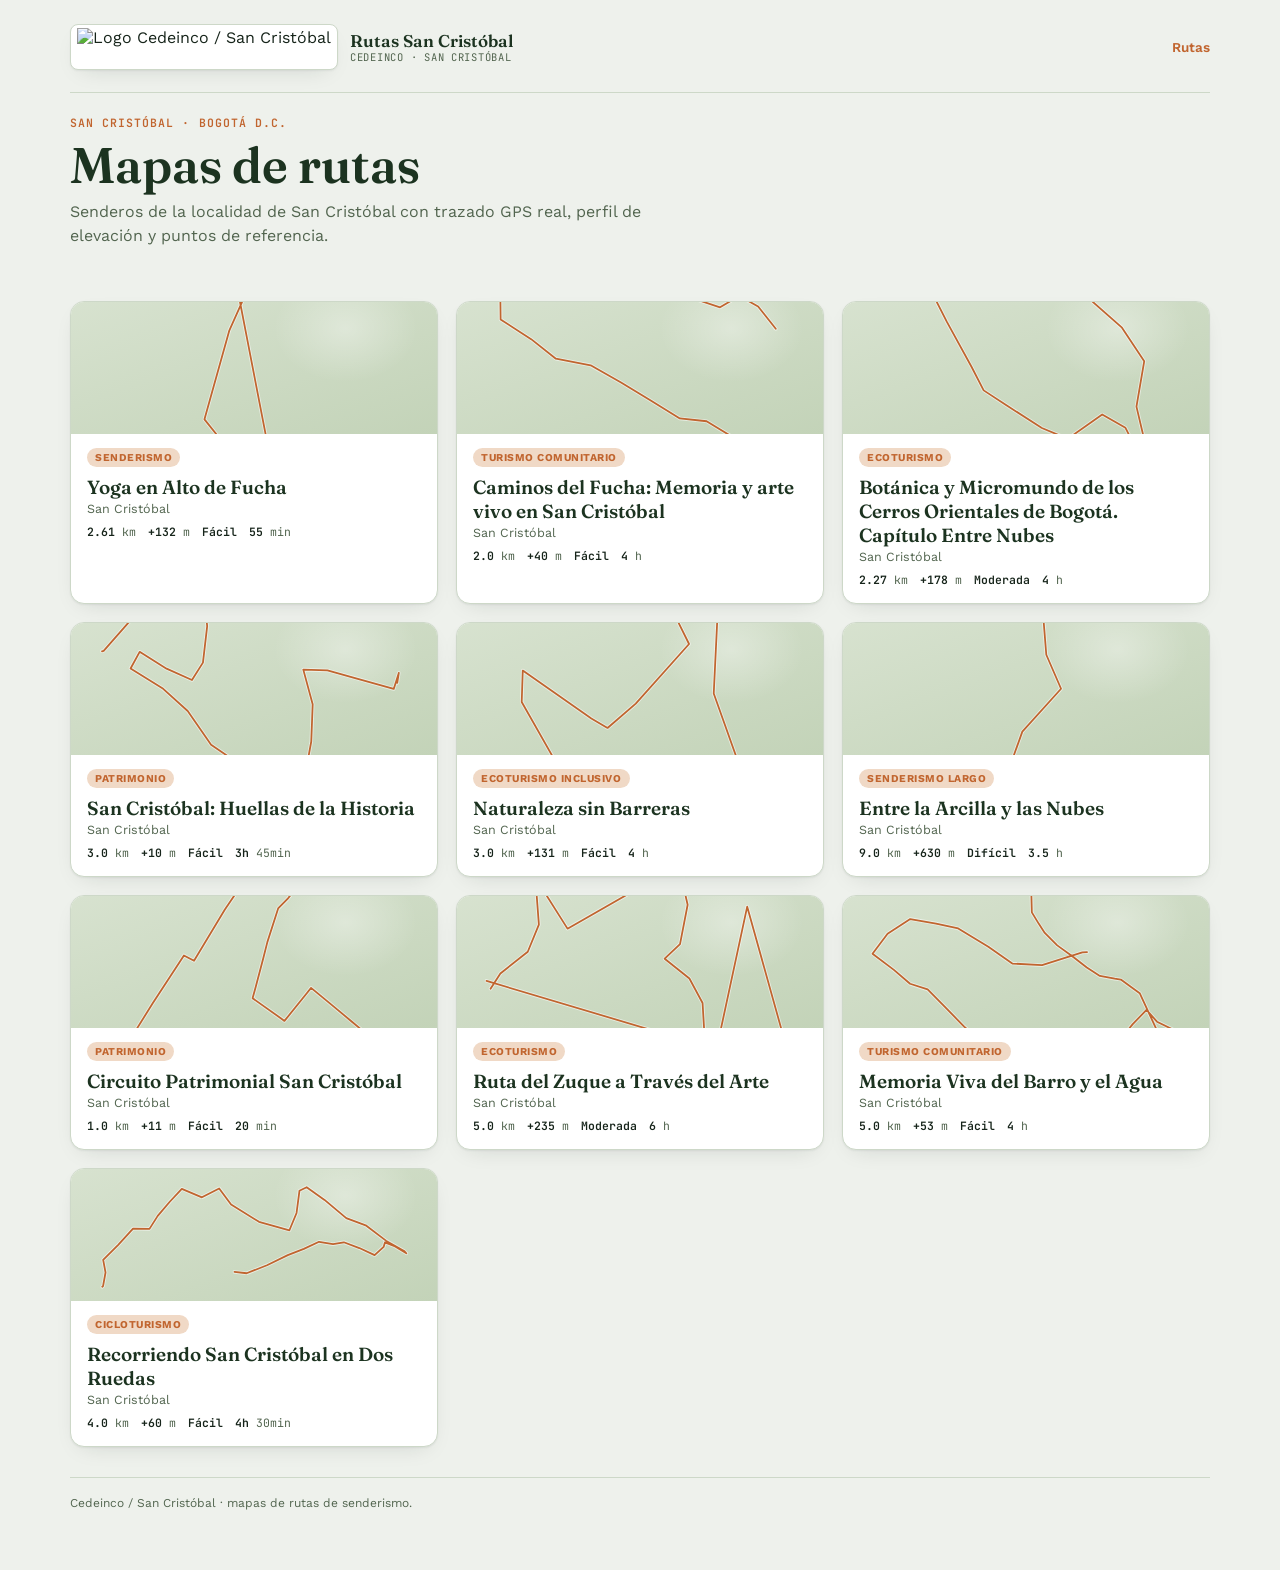
==== commit 617aee75: "Update index.html" ====
--- a/index.html
+++ b/index.html
@@ -140,18 +140,18 @@
 
     <a class="route-card card" href="botanica-y-micromundo.html">
       <div class="route-thumb">
-        <svg viewBox="0 0 620 315" preserveAspectRatio="xMidYMid slice" aria-hidden="true">
-          <path class="route-thumb-trail-halo" d="M 55.1,50.6 L 59.8,80.4 L 86.5,117.0 L 140.1,138.7 L 176.6,132.8 L 227.6,114.1 L 267.7,85.4 L 292.3,71.4 L 316.3,82.3 L 336.0,115.2 L 338.4,89.4 L 354.7,113.1 L 363.3,83.7 L 375.2,94.1 L 384.1,71.7 L 408.1,68.7 L 428.0,99.1 L 441.9,122.1 L 454.4,140.5 L 465.1,176.6 L 466.7,201.0 L 492.5,206.3 L 528.6,211.7 L 532.7,228.9 L 560.4,242.4 L 569.2,264.5" />
-          <path class="route-thumb-trail" d="M 55.1,50.6 L 59.8,80.4 L 86.5,117.0 L 140.1,138.7 L 176.6,132.8 L 227.6,114.1 L 267.7,85.4 L 292.3,71.4 L 316.3,82.3 L 336.0,115.2 L 338.4,89.4 L 354.7,113.1 L 363.3,83.7 L 375.2,94.1 L 384.1,71.7 L 408.1,68.7 L 428.0,99.1 L 441.9,122.1 L 454.4,140.5 L 465.1,176.6 L 466.7,201.0 L 492.5,206.3 L 528.6,211.7 L 532.7,228.9 L 560.4,242.4 L 569.2,264.5" />
+        <svg viewBox="0 0 620 703" preserveAspectRatio="xMidYMid slice" aria-hidden="true">
+          <path class="route-thumb-trail-halo" d="M 315.1,108.1 L 324.1,117.3 L 346.7,191.1 L 411.2,229.0 L 472.6,283.2 L 510.3,340.0 L 497.1,417.0 L 516.2,497.7 L 545.4,572.0 L 566.8,651.7 L 520.4,588.0 L 511.8,518.9 L 478.5,452.8 L 439.1,430.2 L 380.8,471.4 L 336.9,453.2 L 276.2,414.2 L 238.3,389.4 L 217.9,349.8 L 176.0,273.4 L 139.6,201.9 L 87.6,139.6 L 52.7,59.5 L 294.1,216.9 L 283.9,185.9 L 304.1,104.3" />
+          <path class="route-thumb-trail" d="M 315.1,108.1 L 324.1,117.3 L 346.7,191.1 L 411.2,229.0 L 472.6,283.2 L 510.3,340.0 L 497.1,417.0 L 516.2,497.7 L 545.4,572.0 L 566.8,651.7 L 520.4,588.0 L 511.8,518.9 L 478.5,452.8 L 439.1,430.2 L 380.8,471.4 L 336.9,453.2 L 276.2,414.2 L 238.3,389.4 L 217.9,349.8 L 176.0,273.4 L 139.6,201.9 L 87.6,139.6 L 52.7,59.5 L 294.1,216.9 L 283.9,185.9 L 304.1,104.3" />
         </svg>
       </div>
       <div class="route-body">
         <span class="route-tag">Ecoturismo</span>
-        <span class="route-name">Botánica y Micromundo de los Cerros Orientales de Bogotá</span>
-        <span class="route-loc">San Cristóbal</span>
-        <span class="route-stats">
-          <span><b>2.0</b> km</span>
-          <span><b>+293</b> m</span>
+        <span class="route-name">Botánica y Micromundo de los Cerros Orientales de Bogotá. Capítulo Entre Nubes</span>
+        <span class="route-loc">San Cristóbal</span>
+        <span class="route-stats">
+          <span><b>2.27</b> km</span>
+          <span><b>+178</b> m</span>
           <span><b>Moderada</b></span>
           <span><b>4</b> h</span>
         </span>
